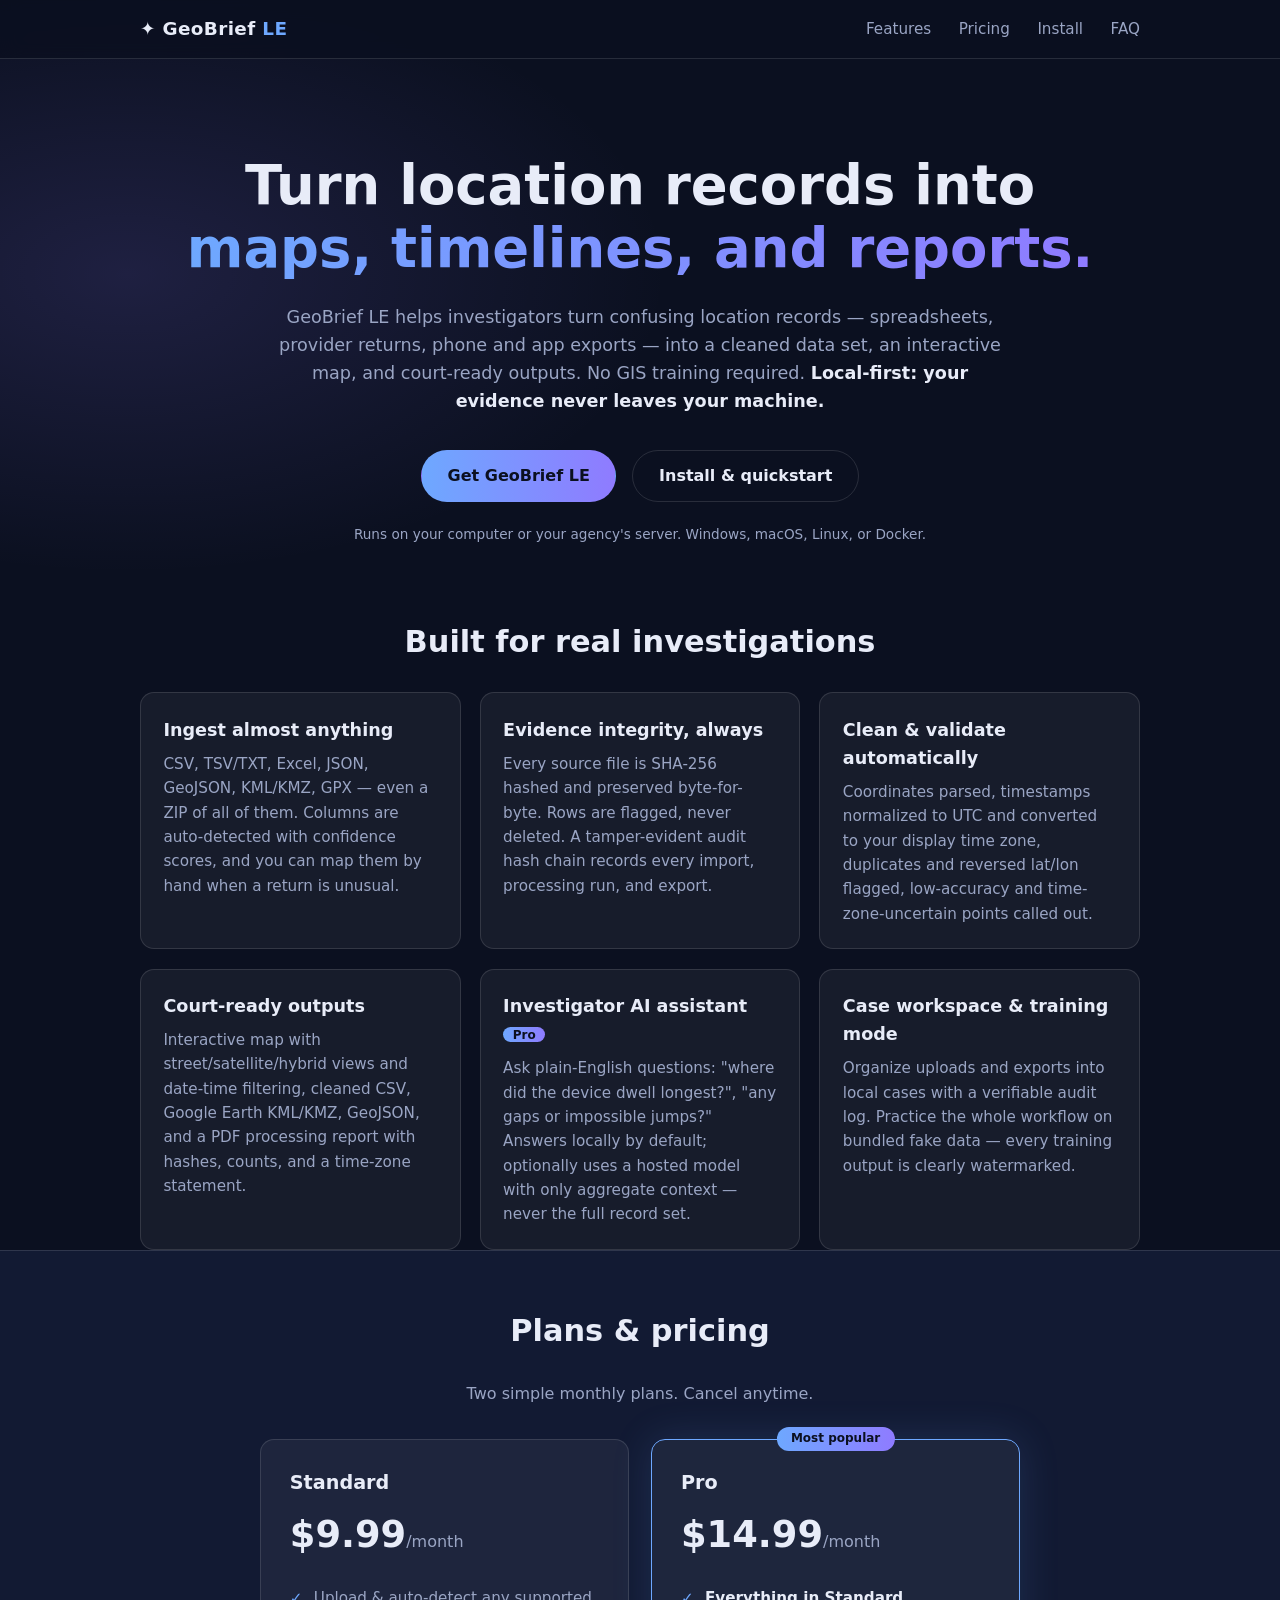
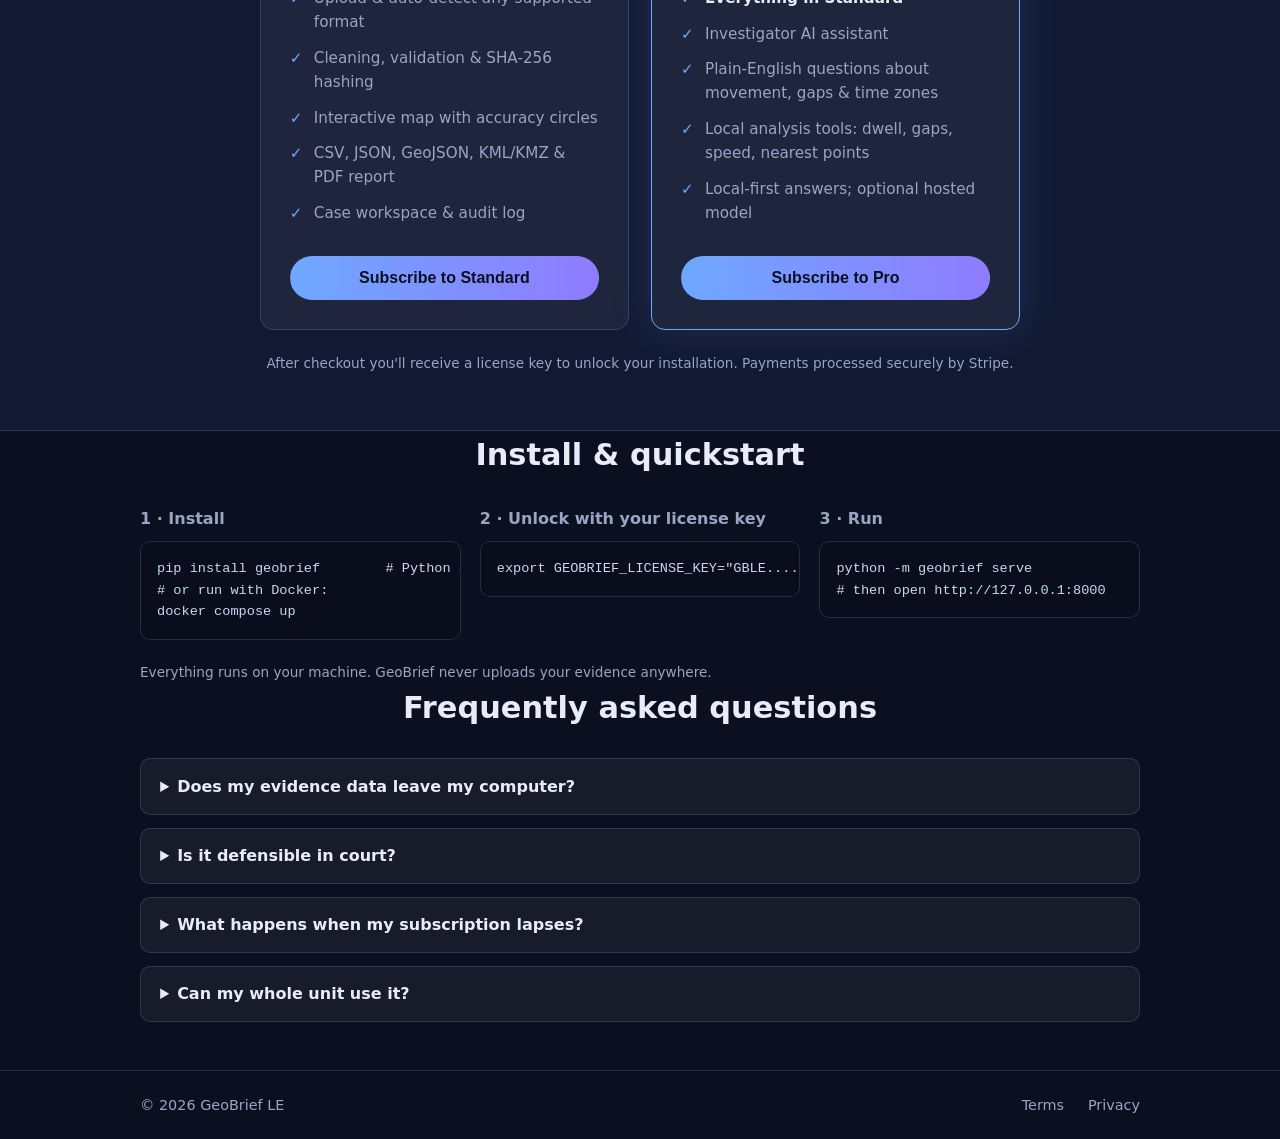
==== site/public/index.html @ c7cdb115 "Add go-to-market packaging: offline license keys, Docker, Netlify storefront - licensing.py: HMAC-si" ====
<!DOCTYPE html>
<html lang="en">
<head>
  <meta charset="UTF-8" />
  <meta name="viewport" content="width=device-width, initial-scale=1.0" />
  <title>GeoBrief LE — Turn location records into maps, timelines, and reports</title>
  <meta name="description" content="GeoBrief LE is a local-first location evidence processor for investigators. Clean messy location records, map them, and export court-ready files — your data never leaves your machine." />
  <link rel="stylesheet" href="style.css" />
</head>
<body>
  <header class="nav">
    <div class="wrap nav-inner">
      <span class="brand">✦ GeoBrief <span class="brand-le">LE</span></span>
      <nav>
        <a href="#features">Features</a>
        <a href="#pricing">Pricing</a>
        <a href="#install">Install</a>
        <a href="#faq">FAQ</a>
      </nav>
    </div>
  </header>

  <main>
    <section class="hero">
      <div class="wrap">
        <h1>Turn location records into<br /><span class="grad">maps, timelines, and reports.</span></h1>
        <p class="lede">
          GeoBrief LE helps investigators turn confusing location records —
          spreadsheets, provider returns, phone and app exports — into a cleaned
          data set, an interactive map, and court-ready outputs. No GIS training
          required. <strong>Local-first: your evidence never leaves your machine.</strong>
        </p>
        <div class="cta-row">
          <a class="btn primary" href="#pricing">Get GeoBrief LE</a>
          <a class="btn ghost" href="#install">Install &amp; quickstart</a>
        </div>
        <p class="fine">Runs on your computer or your agency's server. Windows, macOS, Linux, or Docker.</p>
      </div>
    </section>

    <section id="features" class="wrap">
      <h2>Built for real investigations</h2>
      <div class="grid">
        <div class="card">
          <h3>Ingest almost anything</h3>
          <p>CSV, TSV/TXT, Excel, JSON, GeoJSON, KML/KMZ, GPX — even a ZIP of all of them. Columns are auto-detected with confidence scores, and you can map them by hand when a return is unusual.</p>
        </div>
        <div class="card">
          <h3>Evidence integrity, always</h3>
          <p>Every source file is SHA-256 hashed and preserved byte-for-byte. Rows are flagged, never deleted. A tamper-evident audit hash chain records every import, processing run, and export.</p>
        </div>
        <div class="card">
          <h3>Clean &amp; validate automatically</h3>
          <p>Coordinates parsed, timestamps normalized to UTC and converted to your display time zone, duplicates and reversed lat/lon flagged, low-accuracy and time-zone-uncertain points called out.</p>
        </div>
        <div class="card">
          <h3>Court-ready outputs</h3>
          <p>Interactive map with street/satellite/hybrid views and date-time filtering, cleaned CSV, Google Earth KML/KMZ, GeoJSON, and a PDF processing report with hashes, counts, and a time-zone statement.</p>
        </div>
        <div class="card">
          <h3>Investigator AI assistant <span class="tag">Pro</span></h3>
          <p>Ask plain-English questions: "where did the device dwell longest?", "any gaps or impossible jumps?" Answers locally by default; optionally uses a hosted model with only aggregate context — never the full record set.</p>
        </div>
        <div class="card">
          <h3>Case workspace &amp; training mode</h3>
          <p>Organize uploads and exports into local cases with a verifiable audit log. Practice the whole workflow on bundled fake data — every training output is clearly watermarked.</p>
        </div>
      </div>
    </section>

    <section id="pricing" class="pricing">
      <div class="wrap">
        <h2>Plans &amp; pricing</h2>
        <p class="center lede-sm">Two simple monthly plans. Cancel anytime.</p>
        <div class="plans">
          <div class="plan">
            <h3>Standard</h3>
            <p class="price">$9.99<span>/month</span></p>
            <ul>
              <li>Upload &amp; auto-detect any supported format</li>
              <li>Cleaning, validation &amp; SHA-256 hashing</li>
              <li>Interactive map with accuracy circles</li>
              <li>CSV, JSON, GeoJSON, KML/KMZ &amp; PDF report</li>
              <li>Case workspace &amp; audit log</li>
            </ul>
            <button class="btn primary buy" data-plan="standard">Subscribe to Standard</button>
          </div>
          <div class="plan featured">
            <p class="ribbon">Most popular</p>
            <h3>Pro</h3>
            <p class="price">$14.99<span>/month</span></p>
            <ul>
              <li><strong>Everything in Standard</strong></li>
              <li>Investigator AI assistant</li>
              <li>Plain-English questions about movement, gaps &amp; time zones</li>
              <li>Local analysis tools: dwell, gaps, speed, nearest points</li>
              <li>Local-first answers; optional hosted model</li>
            </ul>
            <button class="btn primary buy" data-plan="pro">Subscribe to Pro</button>
          </div>
        </div>
        <p class="fine center" id="buy-status"></p>
        <p class="fine center">After checkout you'll receive a license key to unlock your installation. Payments processed securely by Stripe.</p>
      </div>
    </section>

    <section id="install" class="wrap">
      <h2>Install &amp; quickstart</h2>
      <div class="steps">
        <div class="step">
          <h3>1 · Install</h3>
          <pre><code>pip install geobrief        # Python 3.10+
# or run with Docker:
docker compose up</code></pre>
        </div>
        <div class="step">
          <h3>2 · Unlock with your license key</h3>
          <pre><code>export GEOBRIEF_LICENSE_KEY="GBLE...."</code></pre>
        </div>
        <div class="step">
          <h3>3 · Run</h3>
          <pre><code>python -m geobrief serve
# then open http://127.0.0.1:8000</code></pre>
        </div>
      </div>
      <p class="fine">Everything runs on your machine. GeoBrief never uploads your evidence anywhere.</p>
    </section>

    <section id="faq" class="wrap">
      <h2>Frequently asked questions</h2>
      <details>
        <summary>Does my evidence data leave my computer?</summary>
        <p>No. Processing, mapping, hashing, and exports all happen locally. The only optional network feature is the Pro AI assistant's hosted model, which receives an aggregate summary (counts, time range, a small sample) — never your full record set — and can be disabled entirely.</p>
      </details>
      <details>
        <summary>Is it defensible in court?</summary>
        <p>GeoBrief is built around evidence integrity: SHA-256 hashes of originals, byte-for-byte preservation, flag-don't-delete cleaning, and a tamper-evident audit hash chain you can verify at any time. The PDF report documents every hash, count, warning, and time-zone decision. As with any tool, admissibility decisions rest with your prosecutor and court.</p>
      </details>
      <details>
        <summary>What happens when my subscription lapses?</summary>
        <p>Your license key stops unlocking paid features shortly after the billing period ends. Your data is yours — cases, originals, and exports stay on your machine and remain readable.</p>
      </details>
      <details>
        <summary>Can my whole unit use it?</summary>
        <p>Each subscription licenses one investigator's installation. For agency-wide deployment or self-hosted servers, contact us.</p>
      </details>
    </section>
  </main>

  <footer>
    <div class="wrap footer-inner">
      <span>© 2026 GeoBrief LE</span>
      <nav>
        <a href="terms.html">Terms</a>
        <a href="privacy.html">Privacy</a>
      </nav>
    </div>
  </footer>

  <script src="app.js"></script>
</body>
</html>
---- site/public/style.css ----
/* GeoBrief LE storefront — aurora/glass theme matching the product UI. */
:root {
  --bg: #0b1020;
  --bg-soft: #121a33;
  --card: rgba(255, 255, 255, 0.05);
  --border: rgba(255, 255, 255, 0.12);
  --text: #e8ecf8;
  --muted: #9aa5c4;
  --accent: #6ea8ff;
  --accent2: #8f7bff;
  --radius: 14px;
}
* { box-sizing: border-box; margin: 0; }
body {
  font-family: "Segoe UI", system-ui, -apple-system, sans-serif;
  background:
    radial-gradient(1100px 500px at 80% -10%, rgba(110, 168, 255, 0.18), transparent 60%),
    radial-gradient(900px 500px at 10% 10%, rgba(143, 123, 255, 0.15), transparent 60%),
    var(--bg);
  color: var(--text);
  line-height: 1.6;
}
.wrap { max-width: 1040px; margin: 0 auto; padding: 0 1.25rem; }
a { color: var(--accent); text-decoration: none; }

/* Nav */
.nav {
  position: sticky; top: 0; z-index: 10;
  background: rgba(11, 16, 32, 0.8);
  backdrop-filter: blur(10px);
  border-bottom: 1px solid var(--border);
}
.nav-inner { display: flex; align-items: center; justify-content: space-between; padding: 0.9rem 1.25rem; }
.brand { font-weight: 700; font-size: 1.15rem; letter-spacing: 0.02em; }
.brand-le { color: var(--accent); }
.nav nav a { margin-left: 1.4rem; color: var(--muted); font-size: 0.95rem; }
.nav nav a:hover { color: var(--text); }

/* Hero */
.hero { padding: 6rem 0 4.5rem; text-align: center; }
.hero h1 { font-size: clamp(2rem, 5vw, 3.4rem); line-height: 1.15; }
.grad {
  background: linear-gradient(90deg, var(--accent), var(--accent2));
  -webkit-background-clip: text; background-clip: text; color: transparent;
}
.lede { max-width: 46rem; margin: 1.4rem auto 0; color: var(--muted); font-size: 1.1rem; }
.lede strong { color: var(--text); }
.lede-sm { color: var(--muted); }
.cta-row { margin-top: 2.2rem; display: flex; gap: 1rem; justify-content: center; flex-wrap: wrap; }
.btn {
  display: inline-block; padding: 0.75rem 1.6rem; border-radius: 999px;
  font-weight: 600; font-size: 1rem; cursor: pointer; border: 1px solid transparent;
  transition: transform 0.15s, box-shadow 0.15s;
}
.btn.primary {
  background: linear-gradient(90deg, var(--accent), var(--accent2));
  color: #0b1020;
}
.btn.primary:hover { transform: translateY(-2px); box-shadow: 0 8px 30px rgba(110, 168, 255, 0.35); }
.btn.ghost { border-color: var(--border); color: var(--text); background: transparent; }
.btn.ghost:hover { background: var(--card); }
.btn:disabled { opacity: 0.6; cursor: wait; }
.fine { color: var(--muted); font-size: 0.85rem; margin-top: 1.4rem; }
.center { text-align: center; }

/* Sections */
section { padding: 3.5rem 0; }
h2 { font-size: 1.9rem; margin-bottom: 1.6rem; text-align: center; }

/* Feature grid */
.grid { display: grid; grid-template-columns: repeat(auto-fit, minmax(280px, 1fr)); gap: 1.2rem; }
.card {
  background: var(--card); border: 1px solid var(--border);
  border-radius: var(--radius); padding: 1.4rem;
}
.card h3 { margin-bottom: 0.5rem; font-size: 1.1rem; }
.card p { color: var(--muted); font-size: 0.95rem; }
.tag {
  background: linear-gradient(90deg, var(--accent), var(--accent2));
  color: #0b1020; border-radius: 999px; padding: 0.05rem 0.6rem;
  font-size: 0.75rem; font-weight: 700; vertical-align: middle;
}

/* Pricing */
.pricing { background: var(--bg-soft); border-block: 1px solid var(--border); }
.plans { display: grid; grid-template-columns: repeat(auto-fit, minmax(280px, 1fr)); gap: 1.4rem; max-width: 760px; margin: 2rem auto 0; }
.plan {
  position: relative; background: var(--card); border: 1px solid var(--border);
  border-radius: var(--radius); padding: 1.8rem; display: flex; flex-direction: column;
}
.plan.featured { border-color: var(--accent); box-shadow: 0 0 40px rgba(110, 168, 255, 0.15); }
.ribbon {
  position: absolute; top: -0.8rem; left: 50%; transform: translateX(-50%);
  background: linear-gradient(90deg, var(--accent), var(--accent2));
  color: #0b1020; font-size: 0.75rem; font-weight: 700;
  padding: 0.15rem 0.9rem; border-radius: 999px;
}
.plan h3 { font-size: 1.2rem; }
.price { font-size: 2.3rem; font-weight: 700; margin: 0.4rem 0 1rem; }
.price span { font-size: 1rem; font-weight: 400; color: var(--muted); }
.plan ul { list-style: none; padding: 0; margin: 0 0 1.6rem; flex: 1; }
.plan li { padding: 0.35rem 0 0.35rem 1.5rem; position: relative; color: var(--muted); font-size: 0.95rem; }
.plan li::before { content: "✓"; position: absolute; left: 0; color: var(--accent); }
.plan li strong { color: var(--text); }

/* Install steps */
.steps { display: grid; grid-template-columns: repeat(auto-fit, minmax(260px, 1fr)); gap: 1.2rem; }
.step h3 { margin-bottom: 0.6rem; font-size: 1rem; color: var(--muted); }
pre {
  background: #0a0e1c; border: 1px solid var(--border); border-radius: 10px;
  padding: 1rem; overflow-x: auto; font-size: 0.85rem; color: #c9d6f2;
}

/* FAQ */
details { border: 1px solid var(--border); border-radius: 10px; padding: 0.9rem 1.2rem; margin-bottom: 0.8rem; background: var(--card); }
summary { cursor: pointer; font-weight: 600; }
details p { margin-top: 0.7rem; color: var(--muted); font-size: 0.95rem; }

/* Success page */
.success { padding: 4rem 1.25rem; max-width: 720px; }
.success h1 { font-size: 2rem; }
.license-box { margin-top: 2rem; }
.license-box h2 { text-align: left; font-size: 1.2rem; margin: 1.6rem 0 0.6rem; }
.license-key { word-break: break-all; white-space: pre-wrap; }

/* Legal pages */
.legal { max-width: 720px; padding: 3rem 1.25rem; }
.legal h1 { margin-bottom: 1rem; }
.legal h2 { text-align: left; font-size: 1.15rem; margin: 1.6rem 0 0.5rem; }
.legal p, .legal li { color: var(--muted); font-size: 0.95rem; }

/* Footer */
footer { border-top: 1px solid var(--border); margin-top: 3rem; }
.footer-inner { display: flex; justify-content: space-between; padding: 1.4rem 1.25rem; color: var(--muted); font-size: 0.9rem; }
.footer-inner nav a { margin-left: 1.2rem; color: var(--muted); }
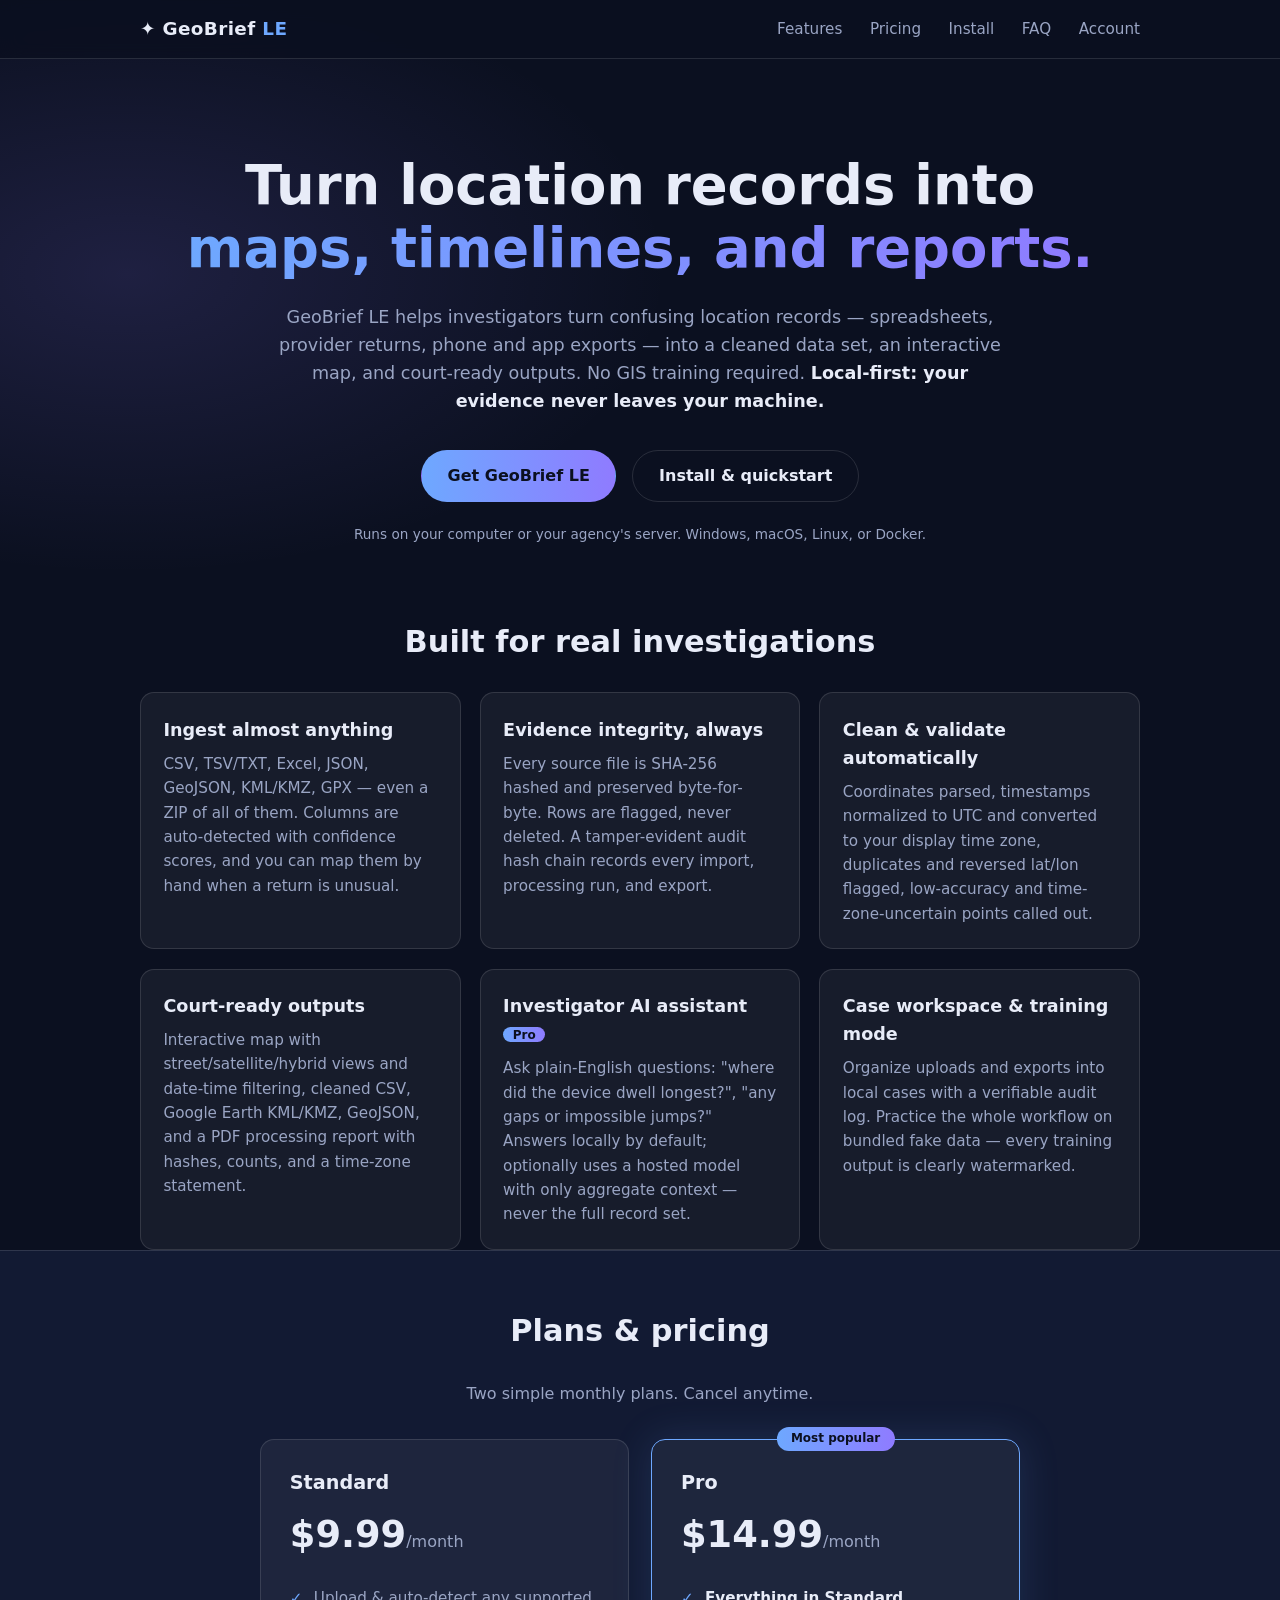
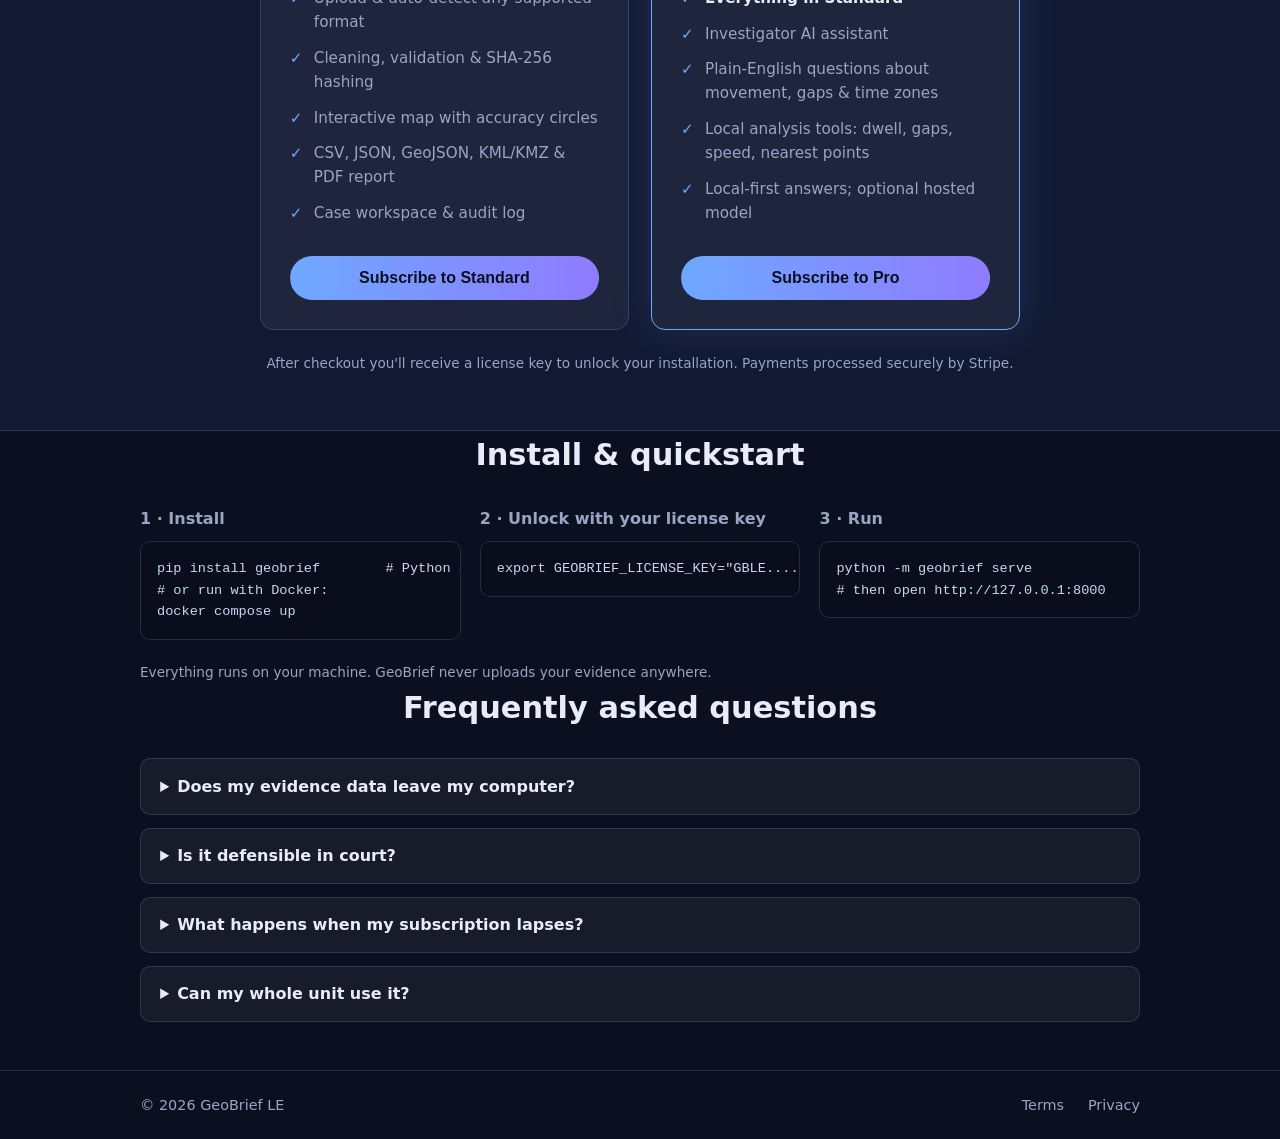
==== commit d9bbdaca: "Add SaaS account login and Stripe billing portal endpoints" ====
--- a/site/public/index.html
+++ b/site/public/index.html
@@ -16,6 +16,7 @@
         <a href="#pricing">Pricing</a>
         <a href="#install">Install</a>
         <a href="#faq">FAQ</a>
+        <a href="/account.html">Account</a>
       </nav>
     </div>
   </header>
--- a/site/public/style.css
+++ b/site/public/style.css
@@ -123,6 +123,29 @@
 .license-box h2 { text-align: left; font-size: 1.2rem; margin: 1.6rem 0 0.6rem; }
 .license-key { word-break: break-all; white-space: pre-wrap; }
 
+/* Account page */
+.account-page { max-width: 760px; padding: 3rem 1.25rem; }
+.account-page h1 { margin-bottom: 0.75rem; }
+.account-card {
+  margin-top: 1rem;
+  background: var(--card);
+  border: 1px solid var(--border);
+  border-radius: var(--radius);
+  padding: 1.25rem;
+}
+.account-card h2 { text-align: left; font-size: 1.2rem; margin-bottom: 0.4rem; }
+.account-form { display: flex; gap: 0.7rem; flex-wrap: wrap; margin-top: 0.9rem; }
+.account-form input {
+  flex: 1;
+  min-width: 230px;
+  background: #0a0e1c;
+  border: 1px solid var(--border);
+  border-radius: 999px;
+  color: var(--text);
+  padding: 0.7rem 1rem;
+}
+.cta-row.left { justify-content: flex-start; }
+
 /* Legal pages */
 .legal { max-width: 720px; padding: 3rem 1.25rem; }
 .legal h1 { margin-bottom: 1rem; }
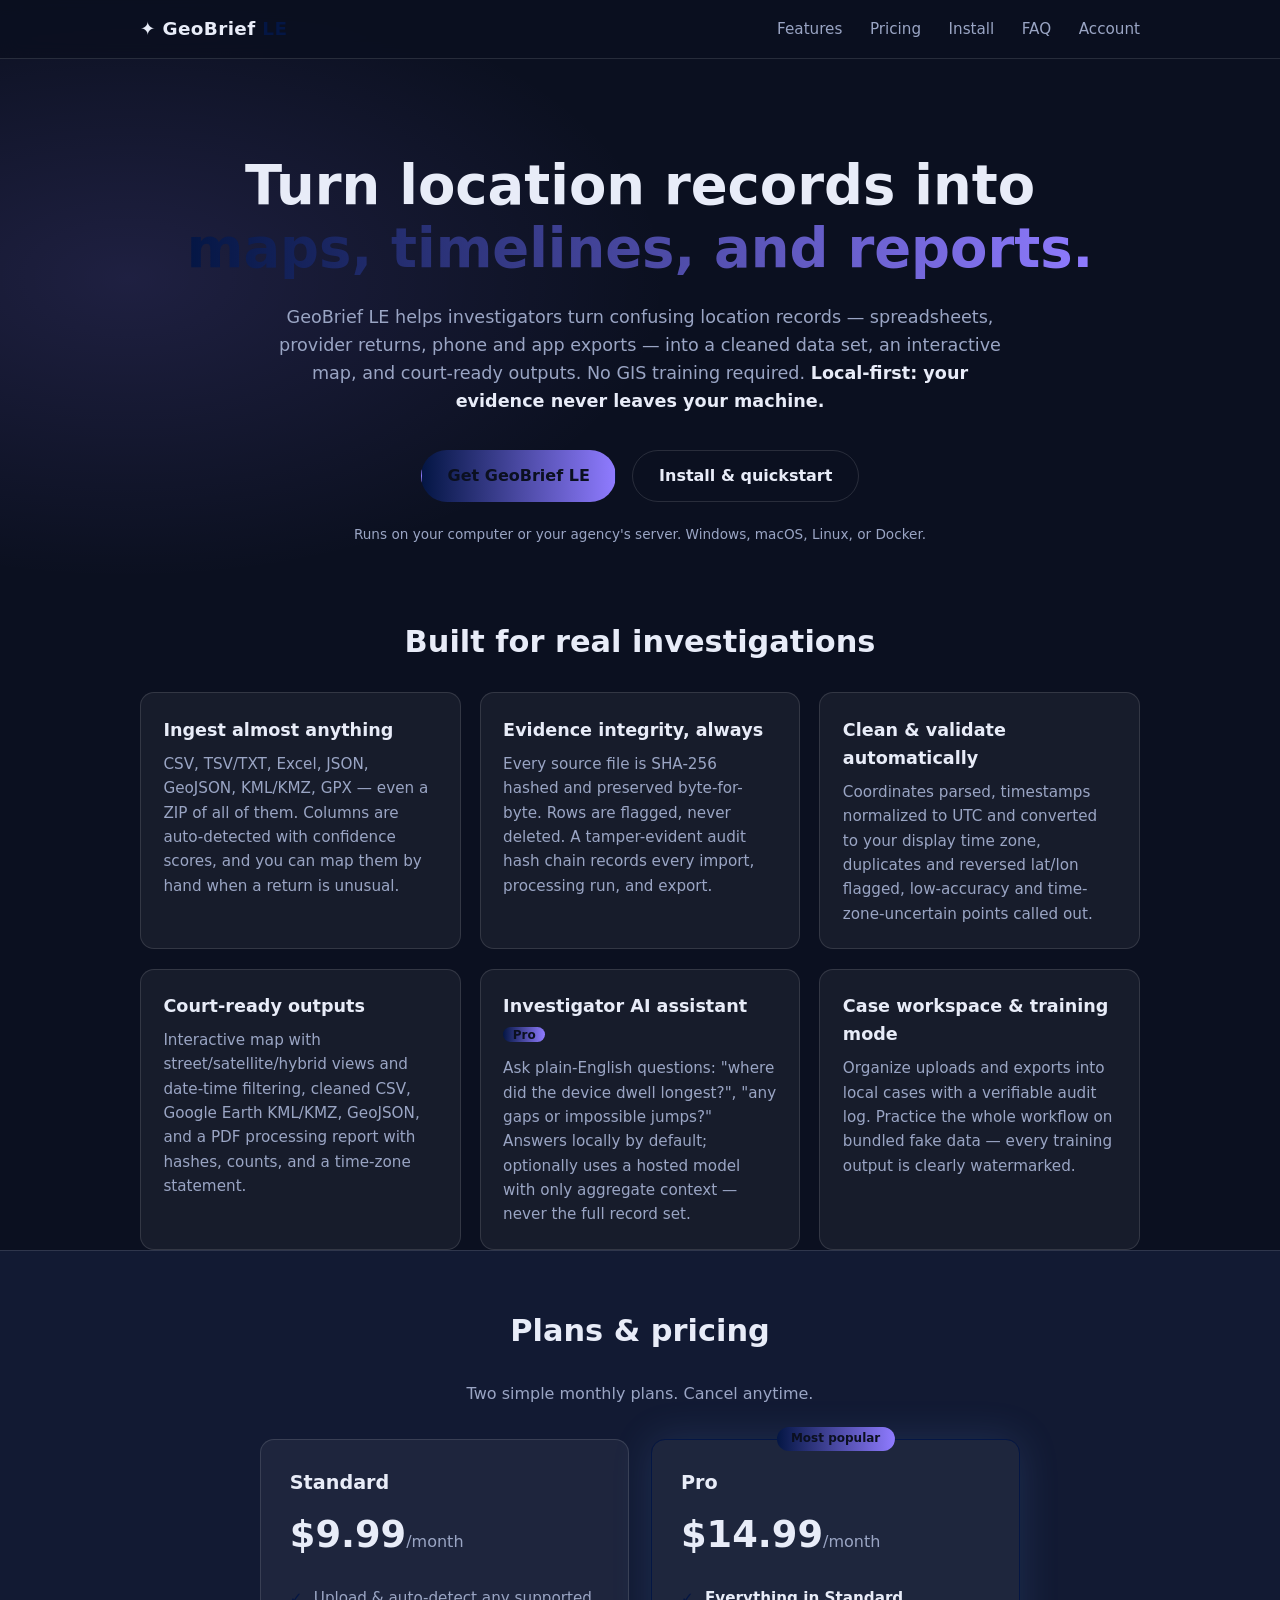
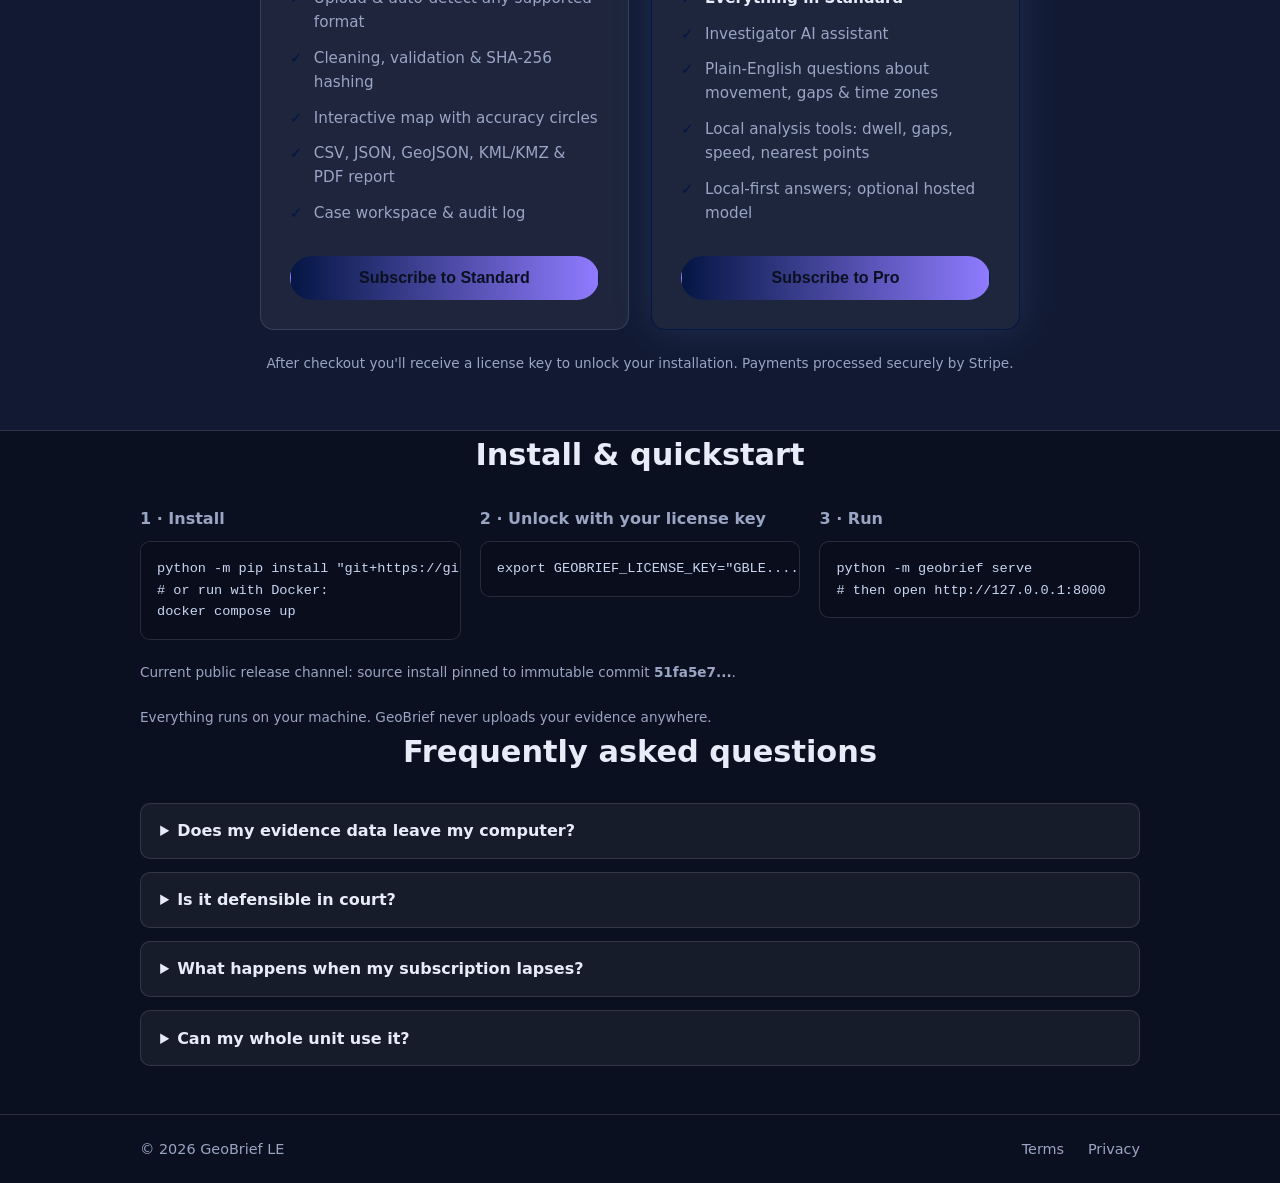
==== commit 52b31ec5: "Prepare market-launch hardening and PRD governance updates" ====
--- a/site/public/index.html
+++ b/site/public/index.html
@@ -110,7 +110,7 @@
       <div class="steps">
         <div class="step">
           <h3>1 · Install</h3>
-          <pre><code>pip install geobrief        # Python 3.10+
+            <pre><code>python -m pip install "git+https://github.com/Chet526/clones.git@51fa5e730266bf1552347a99c8c8bf97cf2617dd"  # Python 3.10+
 # or run with Docker:
 docker compose up</code></pre>
         </div>
@@ -124,6 +124,7 @@
 # then open http://127.0.0.1:8000</code></pre>
         </div>
       </div>
+        <p class="fine">Current public release channel: source install pinned to immutable commit <strong>51fa5e7...</strong>.</p>
       <p class="fine">Everything runs on your machine. GeoBrief never uploads your evidence anywhere.</p>
     </section>
 
--- a/site/public/style.css
+++ b/site/public/style.css
@@ -6,7 +6,7 @@
   --border: rgba(255, 255, 255, 0.12);
   --text: #e8ecf8;
   --muted: #9aa5c4;
-  --accent: #6ea8ff;
+  --accent: #041644;
   --accent2: #8f7bff;
   --radius: 14px;
 }
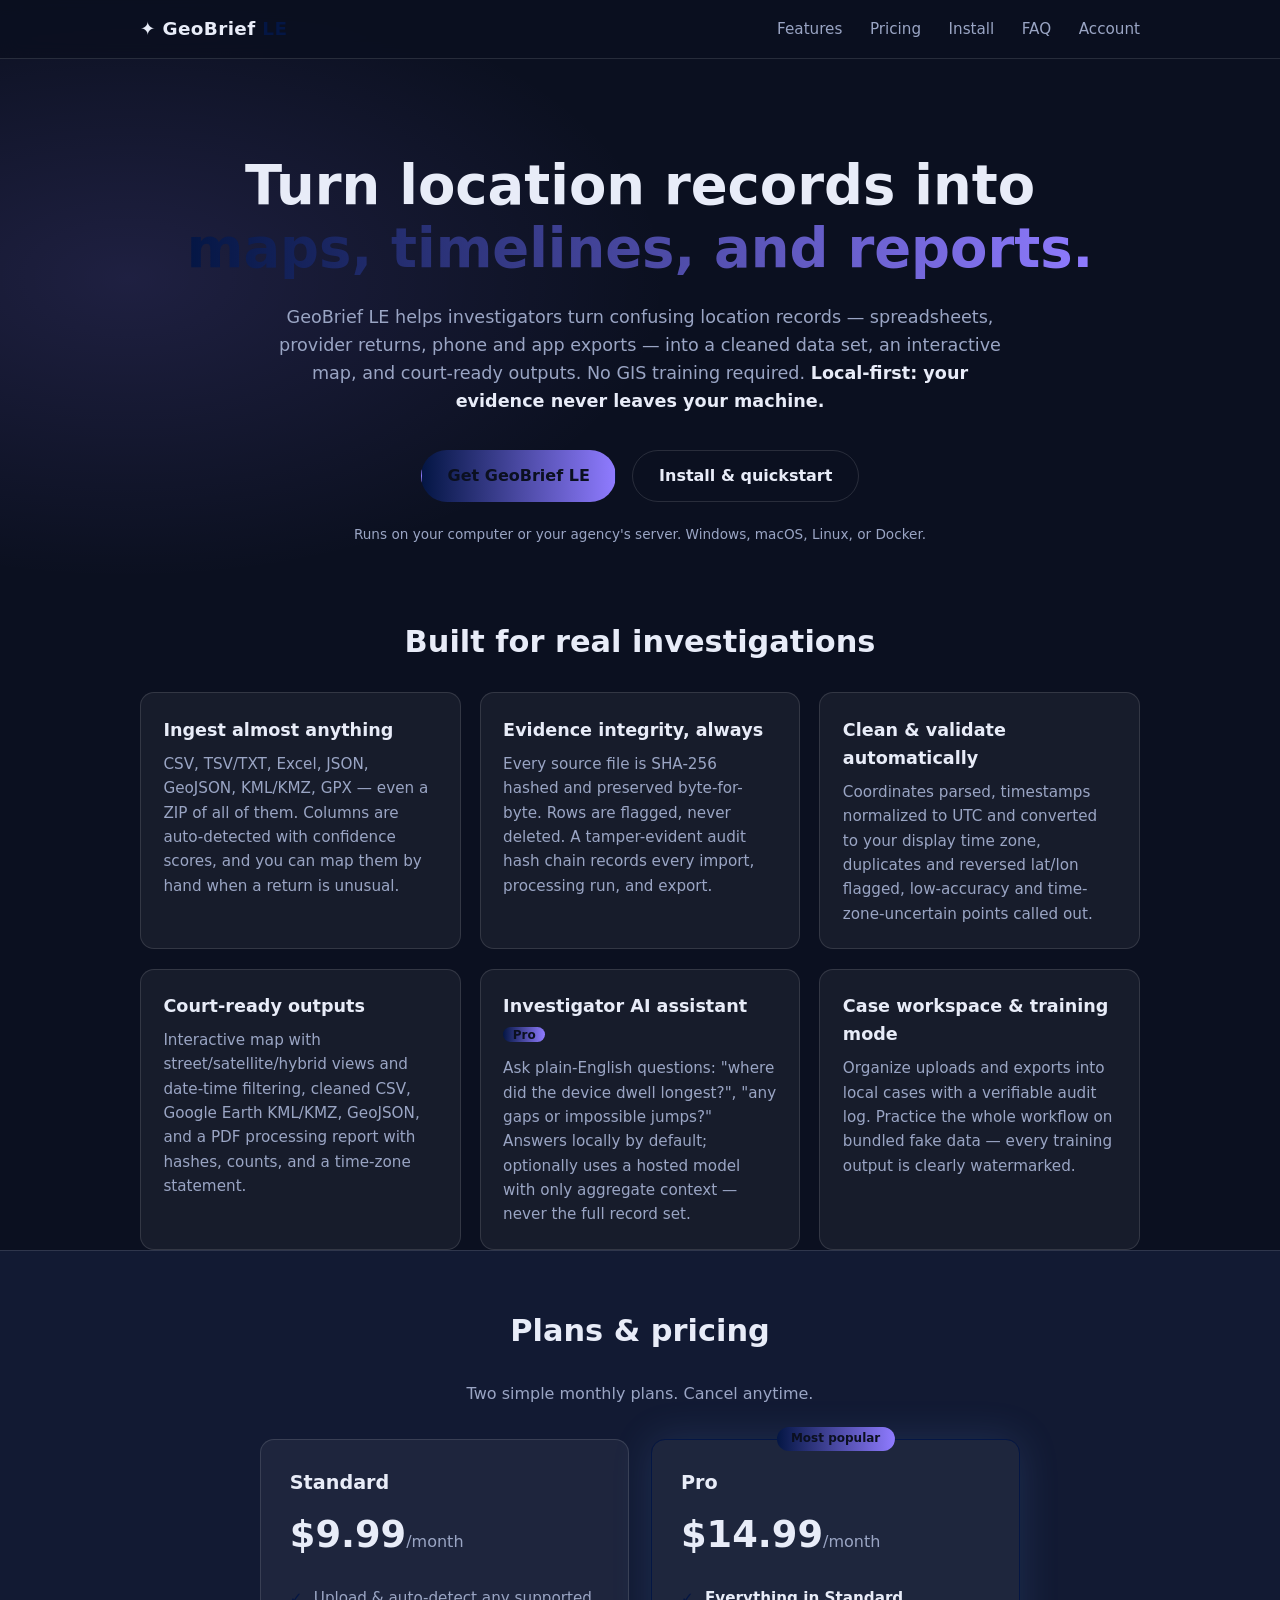
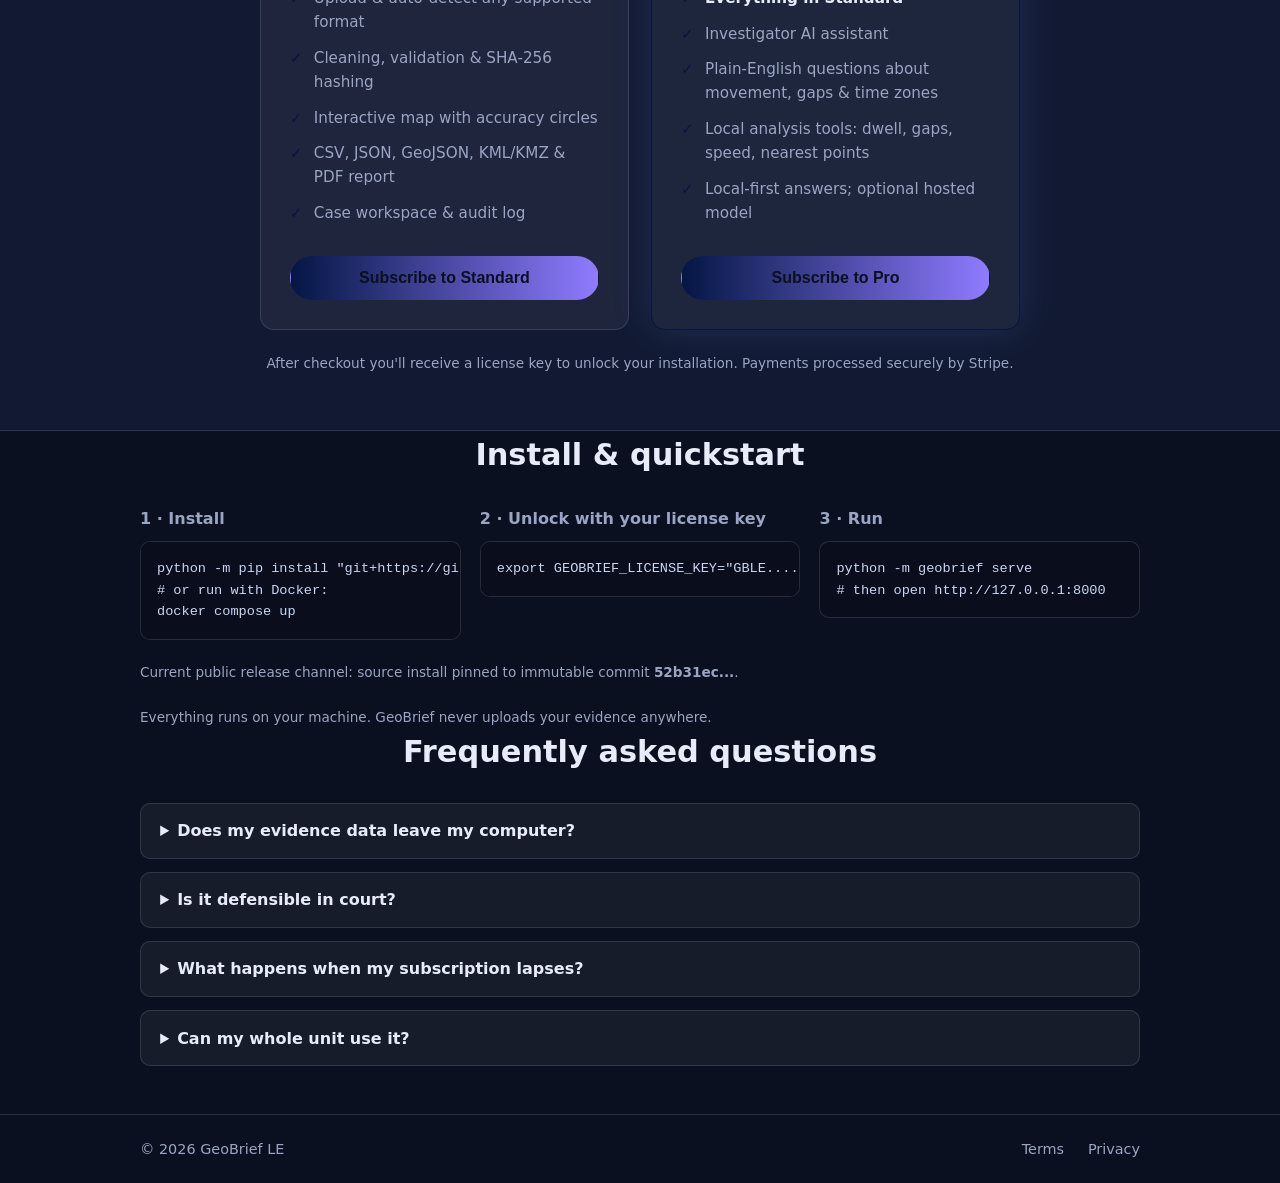
==== commit 5035c525: "Finalize launch governance scope and provenance evidence" ====
--- a/site/public/index.html
+++ b/site/public/index.html
@@ -110,7 +110,7 @@
       <div class="steps">
         <div class="step">
           <h3>1 · Install</h3>
-            <pre><code>python -m pip install "git+https://github.com/Chet526/clones.git@51fa5e730266bf1552347a99c8c8bf97cf2617dd"  # Python 3.10+
+            <pre><code>python -m pip install "git+https://github.com/Chet526/clones.git@52b31ec530c2a81c6647da7b5bf7f99cd03a4475"  # Python 3.10+
 # or run with Docker:
 docker compose up</code></pre>
         </div>
@@ -124,7 +124,7 @@
 # then open http://127.0.0.1:8000</code></pre>
         </div>
       </div>
-        <p class="fine">Current public release channel: source install pinned to immutable commit <strong>51fa5e7...</strong>.</p>
+        <p class="fine">Current public release channel: source install pinned to immutable commit <strong>52b31ec...</strong>.</p>
       <p class="fine">Everything runs on your machine. GeoBrief never uploads your evidence anywhere.</p>
     </section>
 
